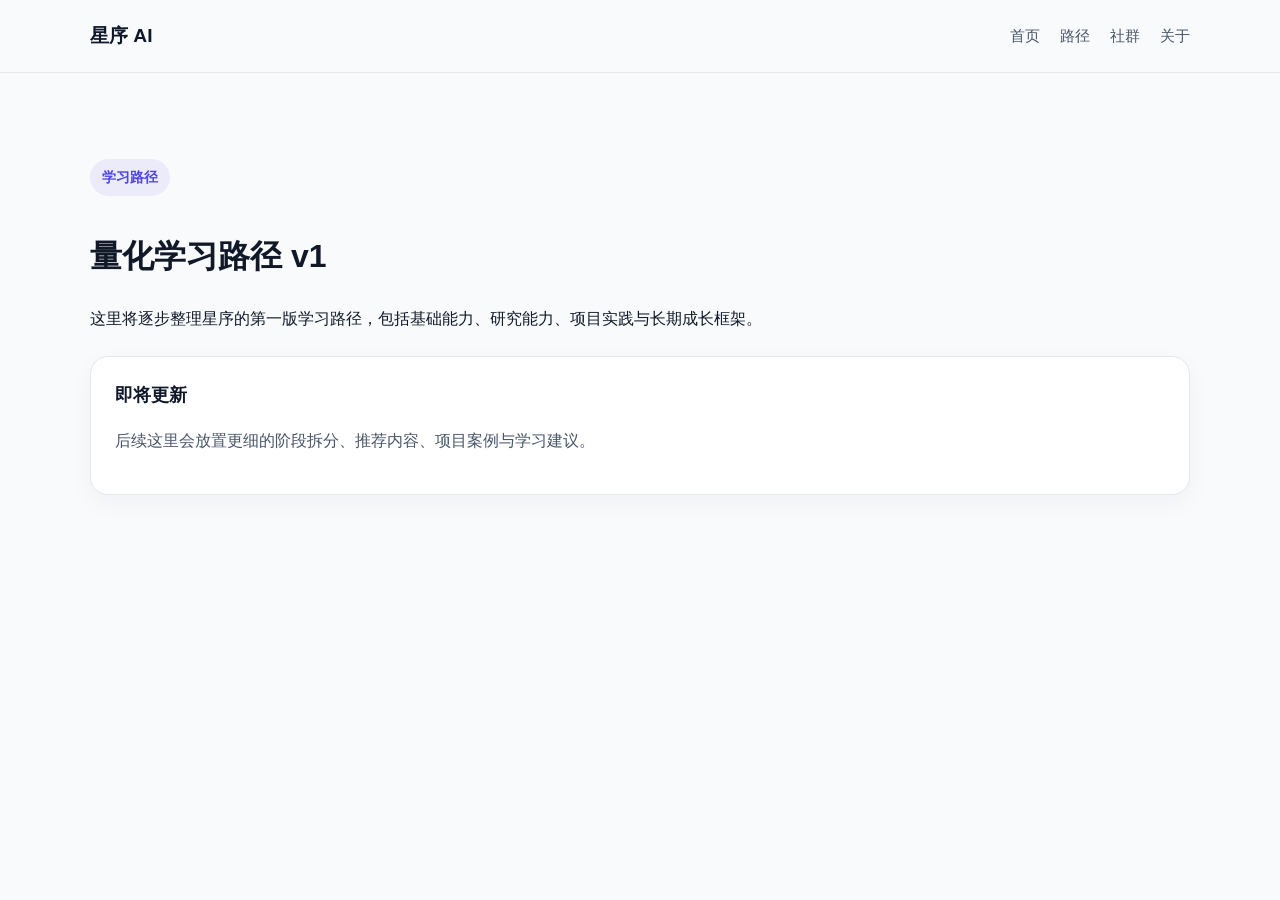
==== pages/path.html @ df281483 "Update path.html" ====
<!DOCTYPE html>
<html lang="zh-CN">
<head>
  <meta charset="UTF-8" />
  <meta name="viewport" content="width=device-width, initial-scale=1.0" />
  <title>学习路径 | 星序 AI</title>
  <link rel="stylesheet" href="../styles/main.css" />
</head>
<body>
  <header class="site-header">
    <div class="container nav">
      <div class="brand"><a href="../index.html">星序 AI</a></div>
      <nav class="nav-links">
        <a href="../index.html">首页</a>
        <a href="path.html">路径</a>
        <a href="community.html">社群</a>
        <a href="about.html">关于</a>
      </nav>
    </div>
  </header>

  <main class="section">
    <div class="container">
      <p class="section-tag">学习路径</p>
      <h1>量化学习路径 v1</h1>
      <p>
        这里将逐步整理星序的第一版学习路径，包括基础能力、研究能力、项目实践与长期成长框架。
      </p>
      <div class="card" style="margin-top: 24px;">
        <h3>即将更新</h3>
        <p>后续这里会放置更细的阶段拆分、推荐内容、项目案例与学习建议。</p>
      </div>
    </div>
  </main>
</body>
</html>
---- styles/main.css ----
* {
  box-sizing: border-box;
}

html {
  scroll-behavior: smooth;
}

body {
  margin: 0;
  font-family: -apple-system, BlinkMacSystemFont, "Segoe UI", "PingFang SC",
    "Hiragino Sans GB", "Microsoft YaHei", sans-serif;
  color: #111827;
  background: #f8fafc;
  line-height: 1.7;
}

a {
  text-decoration: none;
  color: inherit;
}

.container {
  width: min(1100px, calc(100% - 32px));
  margin: 0 auto;
}

.site-header {
  position: sticky;
  top: 0;
  z-index: 100;
  background: rgba(248, 250, 252, 0.92);
  backdrop-filter: blur(10px);
  border-bottom: 1px solid #e5e7eb;
}

.nav {
  display: flex;
  align-items: center;
  justify-content: space-between;
  min-height: 72px;
}

.brand a {
  font-size: 1.2rem;
  font-weight: 700;
  color: #0f172a;
}

.nav-links {
  display: flex;
  gap: 20px;
  font-size: 0.95rem;
  color: #475569;
}

.nav-links a:hover {
  color: #111827;
}

.hero {
  padding: 96px 0 72px;
  background:
    radial-gradient(circle at top left, rgba(99, 102, 241, 0.12), transparent 30%),
    radial-gradient(circle at bottom right, rgba(14, 165, 233, 0.10), transparent 28%),
    #f8fafc;
}

.hero-content {
  max-width: 760px;
}

.hero-tag,
.section-tag {
  display: inline-block;
  margin-bottom: 12px;
  font-size: 0.9rem;
  font-weight: 600;
  color: #4f46e5;
  background: rgba(79, 70, 229, 0.08);
  padding: 6px 12px;
  border-radius: 999px;
}

.hero h1 {
  margin: 0 0 18px;
  font-size: clamp(2.3rem, 5vw, 4rem);
  line-height: 1.15;
  color: #0f172a;
}

.hero-desc {
  max-width: 720px;
  font-size: 1.08rem;
  color: #475569;
  margin-bottom: 28px;
}

.hero-actions {
  display: flex;
  flex-wrap: wrap;
  gap: 14px;
}

.btn {
  display: inline-flex;
  align-items: center;
  justify-content: center;
  padding: 12px 22px;
  border-radius: 12px;
  font-weight: 600;
  transition: 0.2s ease;
}

.btn-primary {
  background: #111827;
  color: #ffffff;
}

.btn-primary:hover {
  opacity: 0.92;
}

.btn-secondary {
  border: 1px solid #cbd5e1;
  color: #111827;
  background: #ffffff;
}

.btn-secondary:hover {
  background: #f1f5f9;
}

.section {
  padding: 72px 0;
}

.section-alt {
  background: #ffffff;
}

.section-header {
  max-width: 760px;
  margin-bottom: 32px;
}

.section-header h2 {
  margin: 0 0 12px;
  font-size: clamp(1.8rem, 4vw, 2.6rem);
  line-height: 1.2;
  color: #0f172a;
}

.section-desc {
  margin: 0;
  color: #475569;
}

.grid {
  display: grid;
  gap: 20px;
}

.grid-2 {
  grid-template-columns: repeat(2, minmax(0, 1fr));
}

.grid-3 {
  grid-template-columns: repeat(3, minmax(0, 1fr));
}

.card {
  background: #ffffff;
  border: 1px solid #e2e8f0;
  border-radius: 18px;
  padding: 24px;
  box-shadow: 0 8px 24px rgba(15, 23, 42, 0.04);
}

.card h3 {
  margin-top: 0;
  margin-bottom: 10px;
  color: #0f172a;
  font-size: 1.1rem;
}

.card p,
.card li {
  color: #475569;
}

.card ul {
  margin: 0;
  padding-left: 18px;
}

.timeline {
  display: grid;
  gap: 18px;
}

.timeline-item {
  padding: 22px 24px;
  border-left: 4px solid #4f46e5;
  background: #f8fafc;
  border-radius: 12px;
}

.timeline-item h3 {
  margin: 0 0 8px;
  color: #0f172a;
}

.timeline-item p {
  margin: 0;
  color: #475569;
}

.cta-section {
  padding-top: 24px;
  padding-bottom: 88px;
}

.cta-box {
  background: linear-gradient(135deg, #0f172a, #1e293b);
  color: #ffffff;
  border-radius: 24px;
  padding: 40px 32px;
}

.cta-box h2 {
  margin-top: 0;
  margin-bottom: 12px;
}

.cta-box p {
  color: rgba(255, 255, 255, 0.82);
  max-width: 720px;
}

.cta-box .section-tag {
  color: #c7d2fe;
  background: rgba(255, 255, 255, 0.12);
}

.cta-box .btn-primary {
  background: #ffffff;
  color: #111827;
}

.cta-box .btn-secondary {
  border-color: rgba(255, 255, 255, 0.25);
  color: #ffffff;
  background: transparent;
}

.site-footer {
  border-top: 1px solid #e5e7eb;
  background: #ffffff;
  padding: 28px 0;
}

.footer-content {
  display: flex;
  justify-content: space-between;
  gap: 20px;
  align-items: center;
}

.footer-content h3 {
  margin: 0 0 6px;
}

.footer-content p {
  margin: 0;
  color: #64748b;
}

.footer-links {
  display: flex;
  gap: 18px;
  color: #475569;
}

@media (max-width: 900px) {
  .grid-2,
  .grid-3 {
    grid-template-columns: 1fr;
  }

  .nav {
    flex-direction: column;
    justify-content: center;
    gap: 12px;
    padding: 14px 0;
  }

  .footer-content {
    flex-direction: column;
    align-items: flex-start;
  }
}

@media (max-width: 640px) {
  .hero {
    padding-top: 72px;
  }

  .hero-actions {
    flex-direction: column;
    align-items: stretch;
  }

  .btn {
    width: 100%;
  }

  .nav-links {
    flex-wrap: wrap;
    gap: 12px;
  }
}
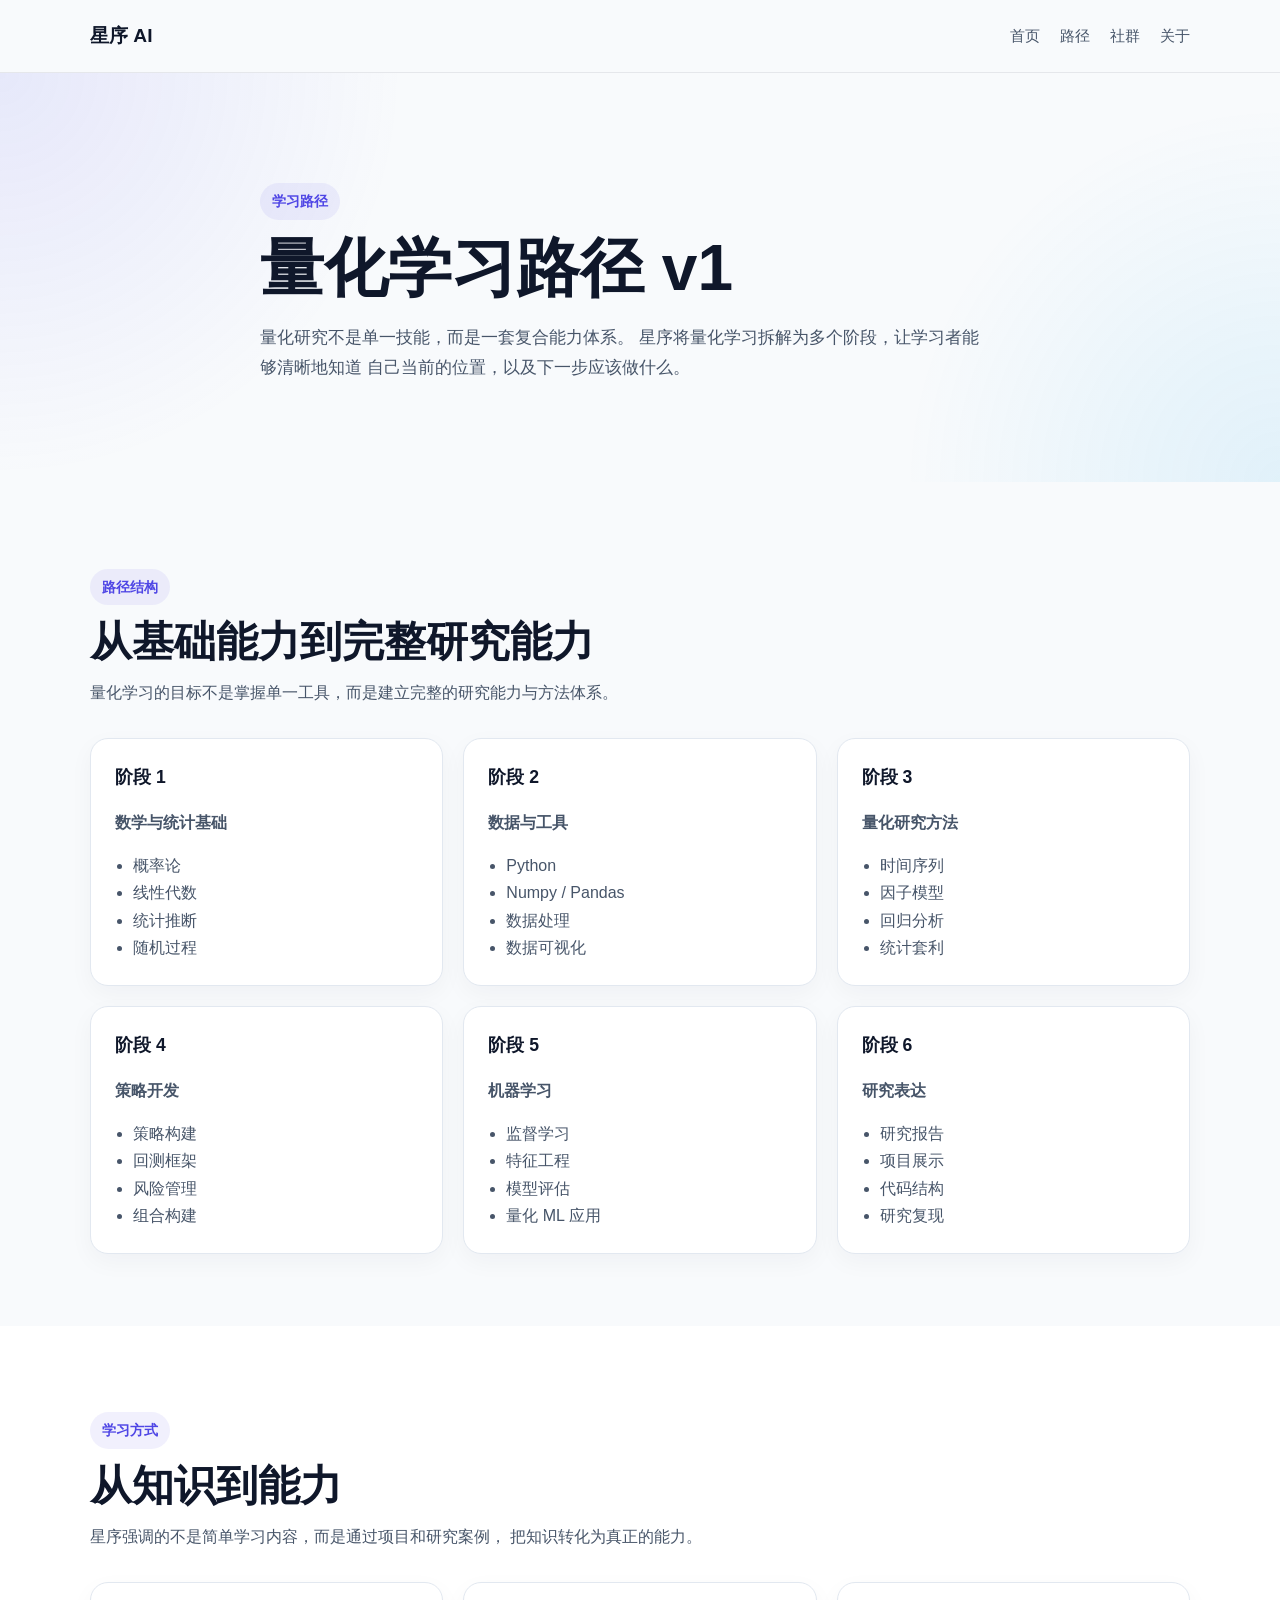
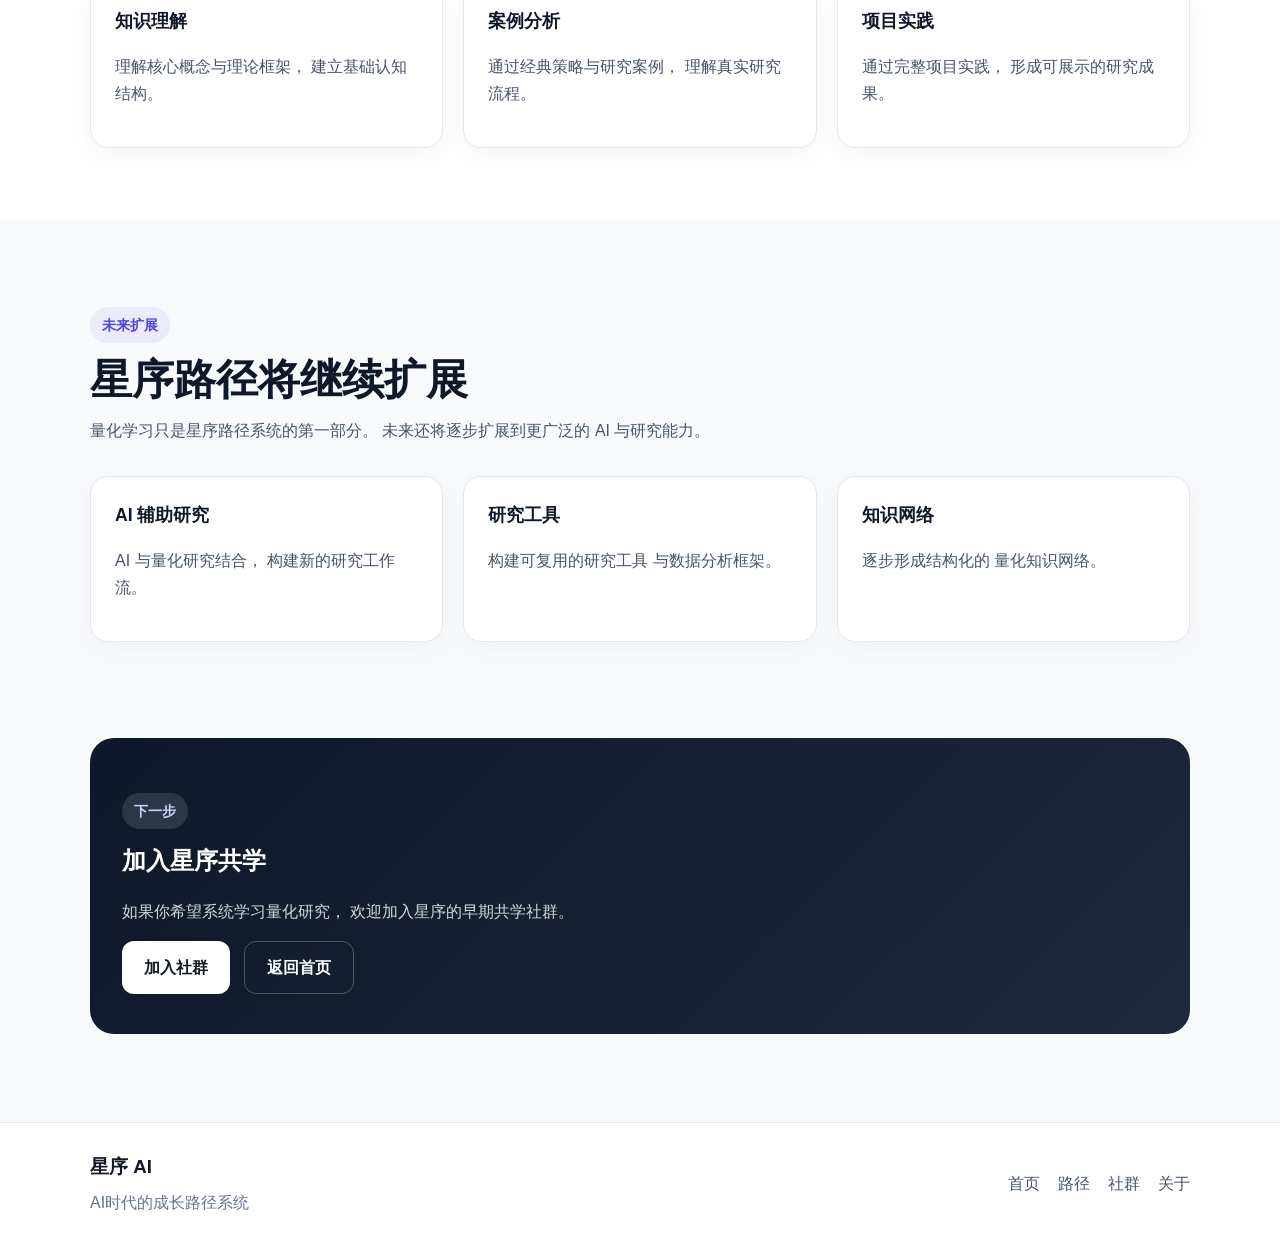
==== commit 41f2f428: "Update path.html" ====
--- a/pages/path.html
+++ b/pages/path.html
@@ -1,36 +1,288 @@
 <!DOCTYPE html>
 <html lang="zh-CN">
 <head>
-  <meta charset="UTF-8" />
-  <meta name="viewport" content="width=device-width, initial-scale=1.0" />
-  <title>学习路径 | 星序 AI</title>
-  <link rel="stylesheet" href="../styles/main.css" />
+<meta charset="UTF-8" />
+<meta name="viewport" content="width=device-width, initial-scale=1.0" />
+
+<title>学习路径 | 星序 AI</title>
+
+<link rel="stylesheet" href="../styles/main.css" />
+
 </head>
+
 <body>
-  <header class="site-header">
-    <div class="container nav">
-      <div class="brand"><a href="../index.html">星序 AI</a></div>
-      <nav class="nav-links">
-        <a href="../index.html">首页</a>
-        <a href="path.html">路径</a>
-        <a href="community.html">社群</a>
-        <a href="about.html">关于</a>
-      </nav>
-    </div>
-  </header>
-
-  <main class="section">
-    <div class="container">
-      <p class="section-tag">学习路径</p>
-      <h1>量化学习路径 v1</h1>
-      <p>
-        这里将逐步整理星序的第一版学习路径，包括基础能力、研究能力、项目实践与长期成长框架。
-      </p>
-      <div class="card" style="margin-top: 24px;">
-        <h3>即将更新</h3>
-        <p>后续这里会放置更细的阶段拆分、推荐内容、项目案例与学习建议。</p>
-      </div>
-    </div>
-  </main>
+
+<header class="site-header">
+<div class="container nav">
+
+<div class="brand">
+<a href="../index.html">星序 AI</a>
+</div>
+
+<nav class="nav-links">
+<a href="../index.html">首页</a>
+<a href="path.html">路径</a>
+<a href="community.html">社群</a>
+<a href="about.html">关于</a>
+</nav>
+
+</div>
+</header>
+
+<main>
+
+<section class="hero">
+<div class="container hero-content">
+
+<p class="hero-tag">学习路径</p>
+
+<h1>量化学习路径 v1</h1>
+
+<p class="hero-desc">
+量化研究不是单一技能，而是一套复合能力体系。
+星序将量化学习拆解为多个阶段，让学习者能够清晰地知道
+自己当前的位置，以及下一步应该做什么。
+</p>
+
+</div>
+</section>
+
+
+<section class="section">
+
+<div class="container">
+
+<div class="section-header">
+<p class="section-tag">路径结构</p>
+<h2>从基础能力到完整研究能力</h2>
+<p class="section-desc">
+量化学习的目标不是掌握单一工具，而是建立完整的研究能力与方法体系。
+</p>
+</div>
+
+<div class="grid grid-3">
+
+<div class="card">
+<h3>阶段 1</h3>
+<p><strong>数学与统计基础</strong></p>
+<ul>
+<li>概率论</li>
+<li>线性代数</li>
+<li>统计推断</li>
+<li>随机过程</li>
+</ul>
+</div>
+
+<div class="card">
+<h3>阶段 2</h3>
+<p><strong>数据与工具</strong></p>
+<ul>
+<li>Python</li>
+<li>Numpy / Pandas</li>
+<li>数据处理</li>
+<li>数据可视化</li>
+</ul>
+</div>
+
+<div class="card">
+<h3>阶段 3</h3>
+<p><strong>量化研究方法</strong></p>
+<ul>
+<li>时间序列</li>
+<li>因子模型</li>
+<li>回归分析</li>
+<li>统计套利</li>
+</ul>
+</div>
+
+<div class="card">
+<h3>阶段 4</h3>
+<p><strong>策略开发</strong></p>
+<ul>
+<li>策略构建</li>
+<li>回测框架</li>
+<li>风险管理</li>
+<li>组合构建</li>
+</ul>
+</div>
+
+<div class="card">
+<h3>阶段 5</h3>
+<p><strong>机器学习</strong></p>
+<ul>
+<li>监督学习</li>
+<li>特征工程</li>
+<li>模型评估</li>
+<li>量化 ML 应用</li>
+</ul>
+</div>
+
+<div class="card">
+<h3>阶段 6</h3>
+<p><strong>研究表达</strong></p>
+<ul>
+<li>研究报告</li>
+<li>项目展示</li>
+<li>代码结构</li>
+<li>研究复现</li>
+</ul>
+</div>
+
+</div>
+
+</div>
+
+</section>
+
+
+<section class="section section-alt">
+
+<div class="container">
+
+<div class="section-header">
+
+<p class="section-tag">学习方式</p>
+
+<h2>从知识到能力</h2>
+
+<p class="section-desc">
+星序强调的不是简单学习内容，而是通过项目和研究案例，
+把知识转化为真正的能力。
+</p>
+
+</div>
+
+<div class="grid grid-3">
+
+<div class="card">
+<h3>知识理解</h3>
+<p>
+理解核心概念与理论框架，
+建立基础认知结构。
+</p>
+</div>
+
+<div class="card">
+<h3>案例分析</h3>
+<p>
+通过经典策略与研究案例，
+理解真实研究流程。
+</p>
+</div>
+
+<div class="card">
+<h3>项目实践</h3>
+<p>
+通过完整项目实践，
+形成可展示的研究成果。
+</p>
+</div>
+
+</div>
+
+</div>
+
+</section>
+
+
+<section class="section">
+
+<div class="container">
+
+<div class="section-header">
+
+<p class="section-tag">未来扩展</p>
+
+<h2>星序路径将继续扩展</h2>
+
+<p class="section-desc">
+量化学习只是星序路径系统的第一部分。
+未来还将逐步扩展到更广泛的 AI 与研究能力。
+</p>
+
+</div>
+
+<div class="grid grid-3">
+
+<div class="card">
+<h3>AI 辅助研究</h3>
+<p>
+AI 与量化研究结合，
+构建新的研究工作流。
+</p>
+</div>
+
+<div class="card">
+<h3>研究工具</h3>
+<p>
+构建可复用的研究工具
+与数据分析框架。
+</p>
+</div>
+
+<div class="card">
+<h3>知识网络</h3>
+<p>
+逐步形成结构化的
+量化知识网络。
+</p>
+</div>
+
+</div>
+
+</div>
+
+</section>
+
+
+<section class="section cta-section">
+
+<div class="container cta-box">
+
+<p class="section-tag">下一步</p>
+
+<h2>加入星序共学</h2>
+
+<p>
+如果你希望系统学习量化研究，
+欢迎加入星序的早期共学社群。
+</p>
+
+<div class="hero-actions">
+
+<a class="btn btn-primary" href="community.html">加入社群</a>
+
+<a class="btn btn-secondary" href="../index.html">返回首页</a>
+
+</div>
+
+</div>
+
+</section>
+
+
+</main>
+
+<footer class="site-footer">
+
+<div class="container footer-content">
+
+<div>
+<h3>星序 AI</h3>
+<p>AI时代的成长路径系统</p>
+</div>
+
+<div class="footer-links">
+<a href="../index.html">首页</a>
+<a href="path.html">路径</a>
+<a href="community.html">社群</a>
+<a href="about.html">关于</a>
+</div>
+
+</div>
+
+</footer>
+
 </body>
+
 </html>
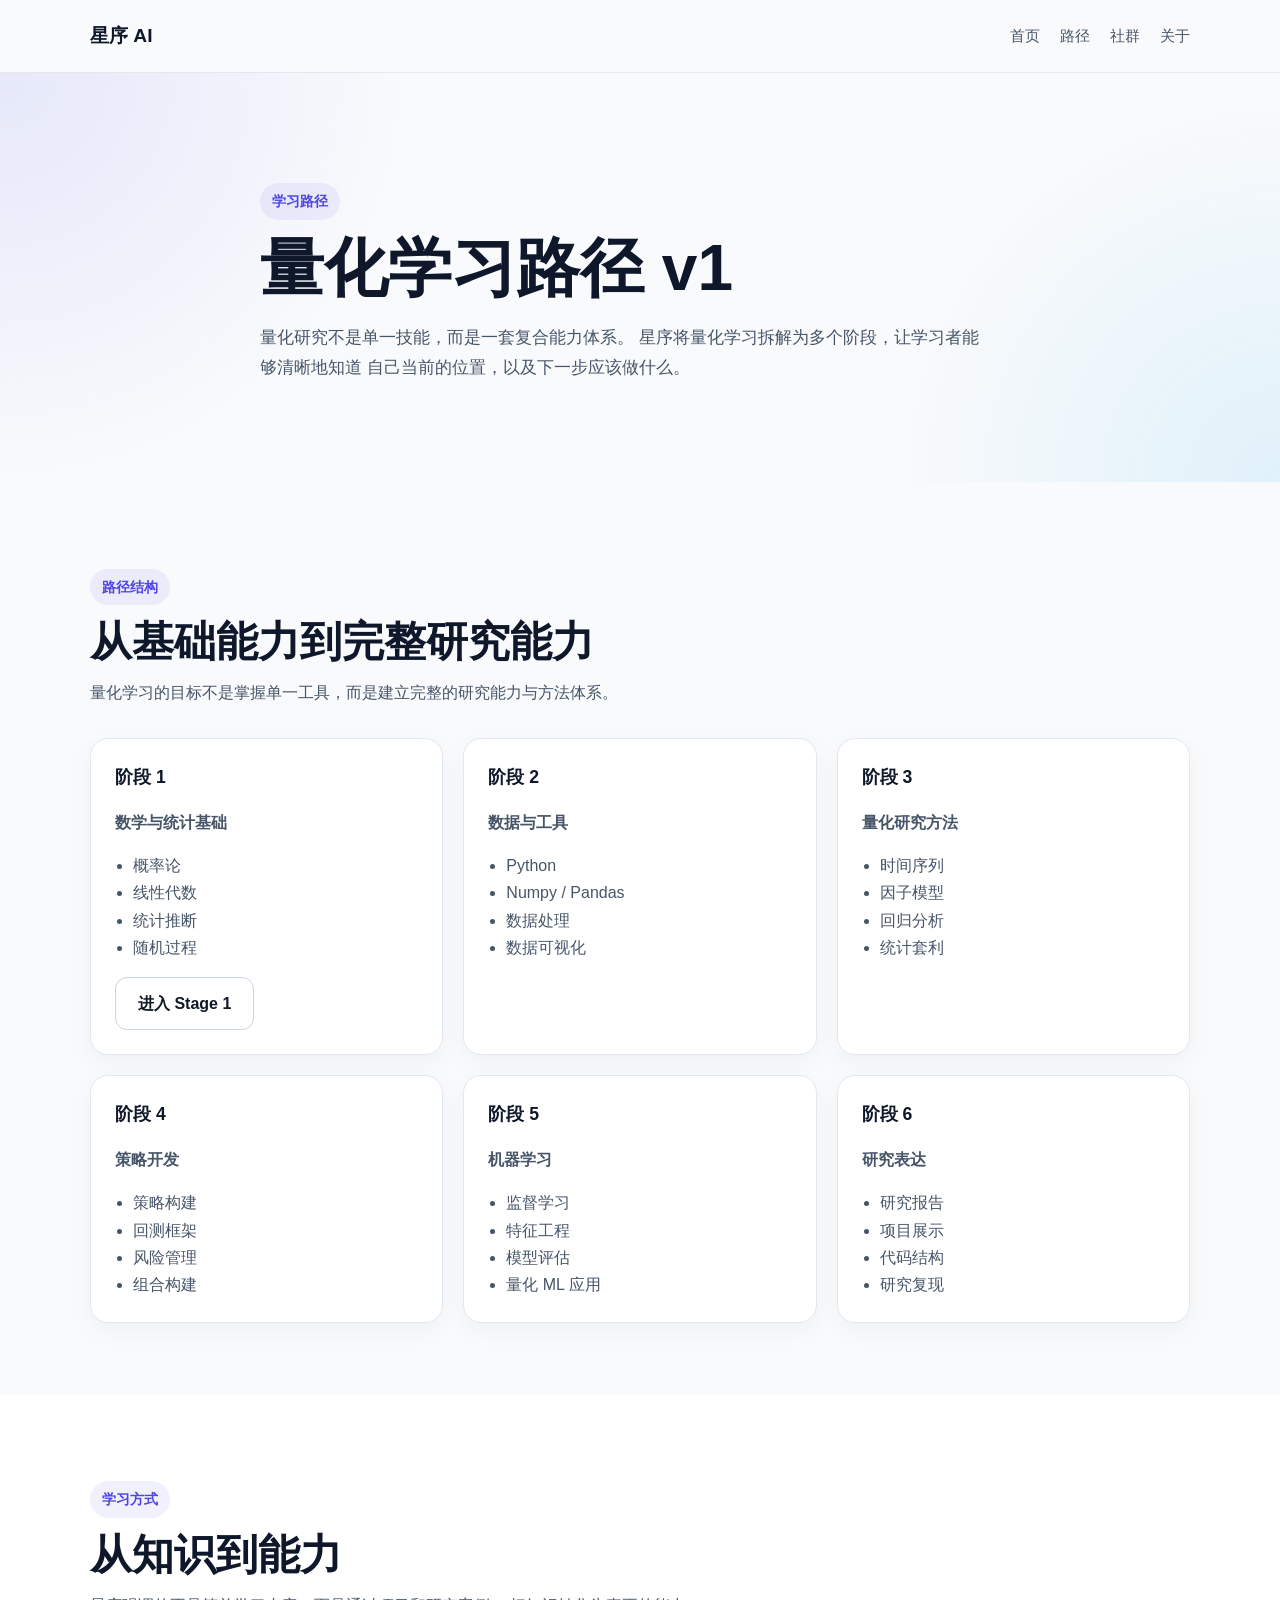
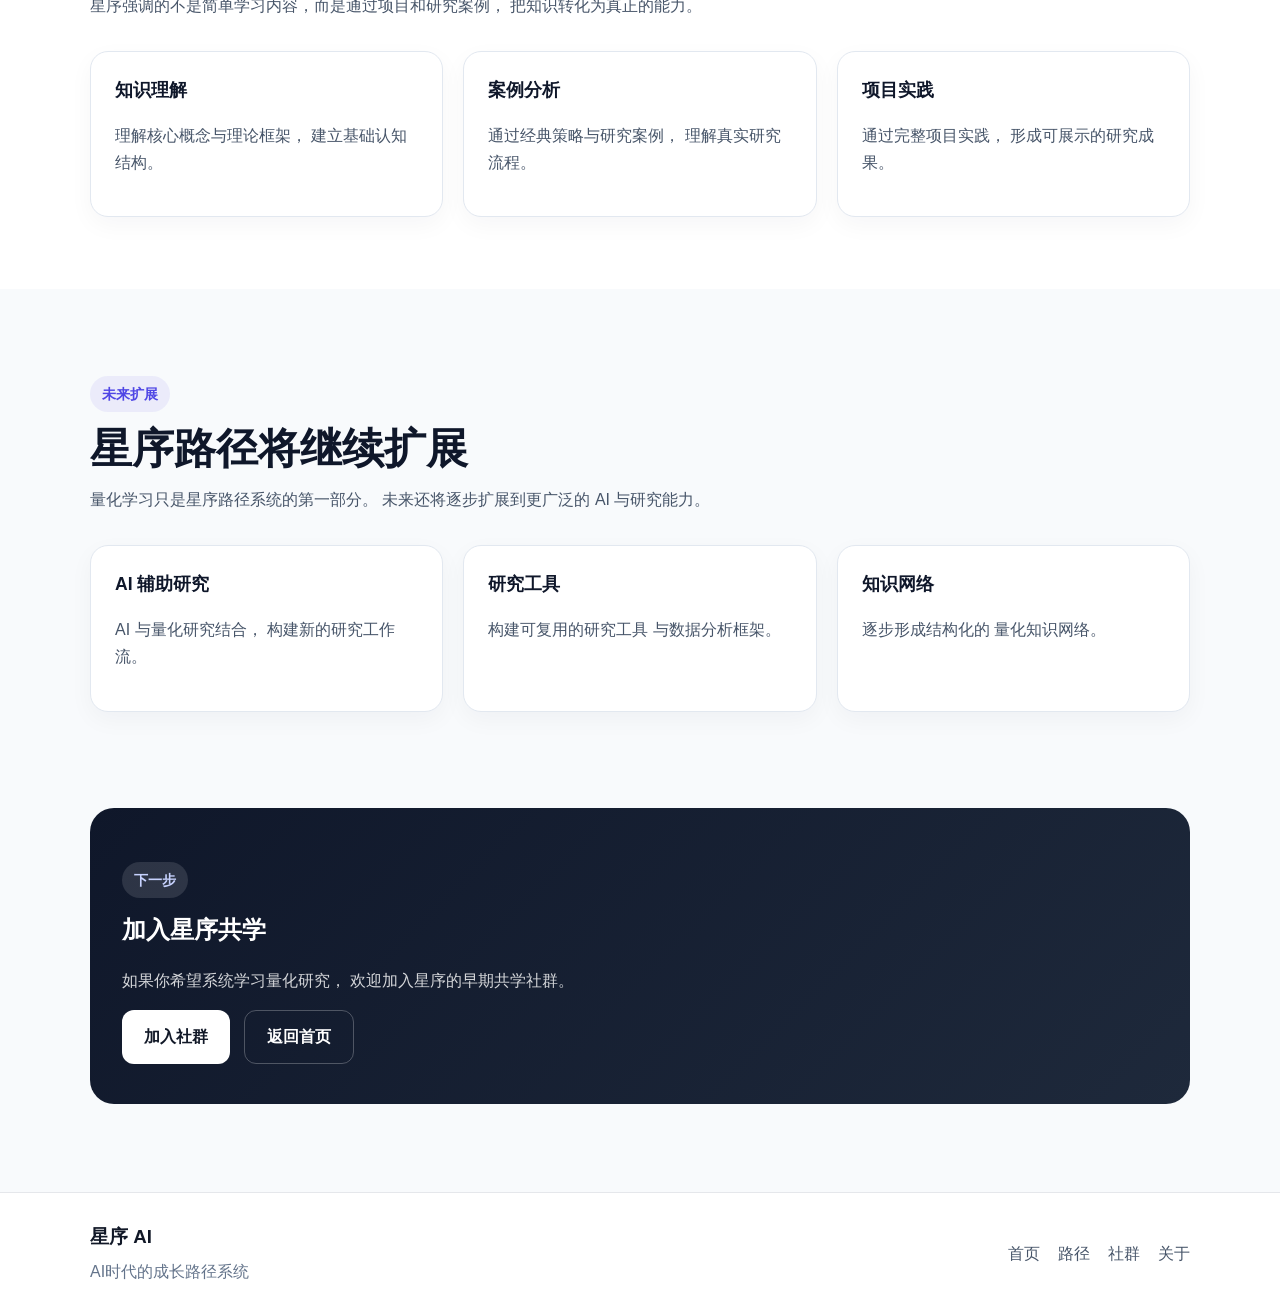
==== commit d31bcf99: "linked stage1 from path.html" ====
--- a/pages/path.html
+++ b/pages/path.html
@@ -61,7 +61,7 @@
 </div>
 
 <div class="grid grid-3">
-
+  
 <div class="card">
 <h3>阶段 1</h3>
 <p><strong>数学与统计基础</strong></p>
@@ -71,6 +71,11 @@
 <li>统计推断</li>
 <li>随机过程</li>
 </ul>
+<div class="hero-actions" style="margin-top:16px">
+<a class="btn btn-secondary" href="stages/stage1_math.html">
+进入 Stage 1
+</a>
+</div>
 </div>
 
 <div class="card">
@@ -286,3 +291,4 @@
 </body>
 
 </html>
+
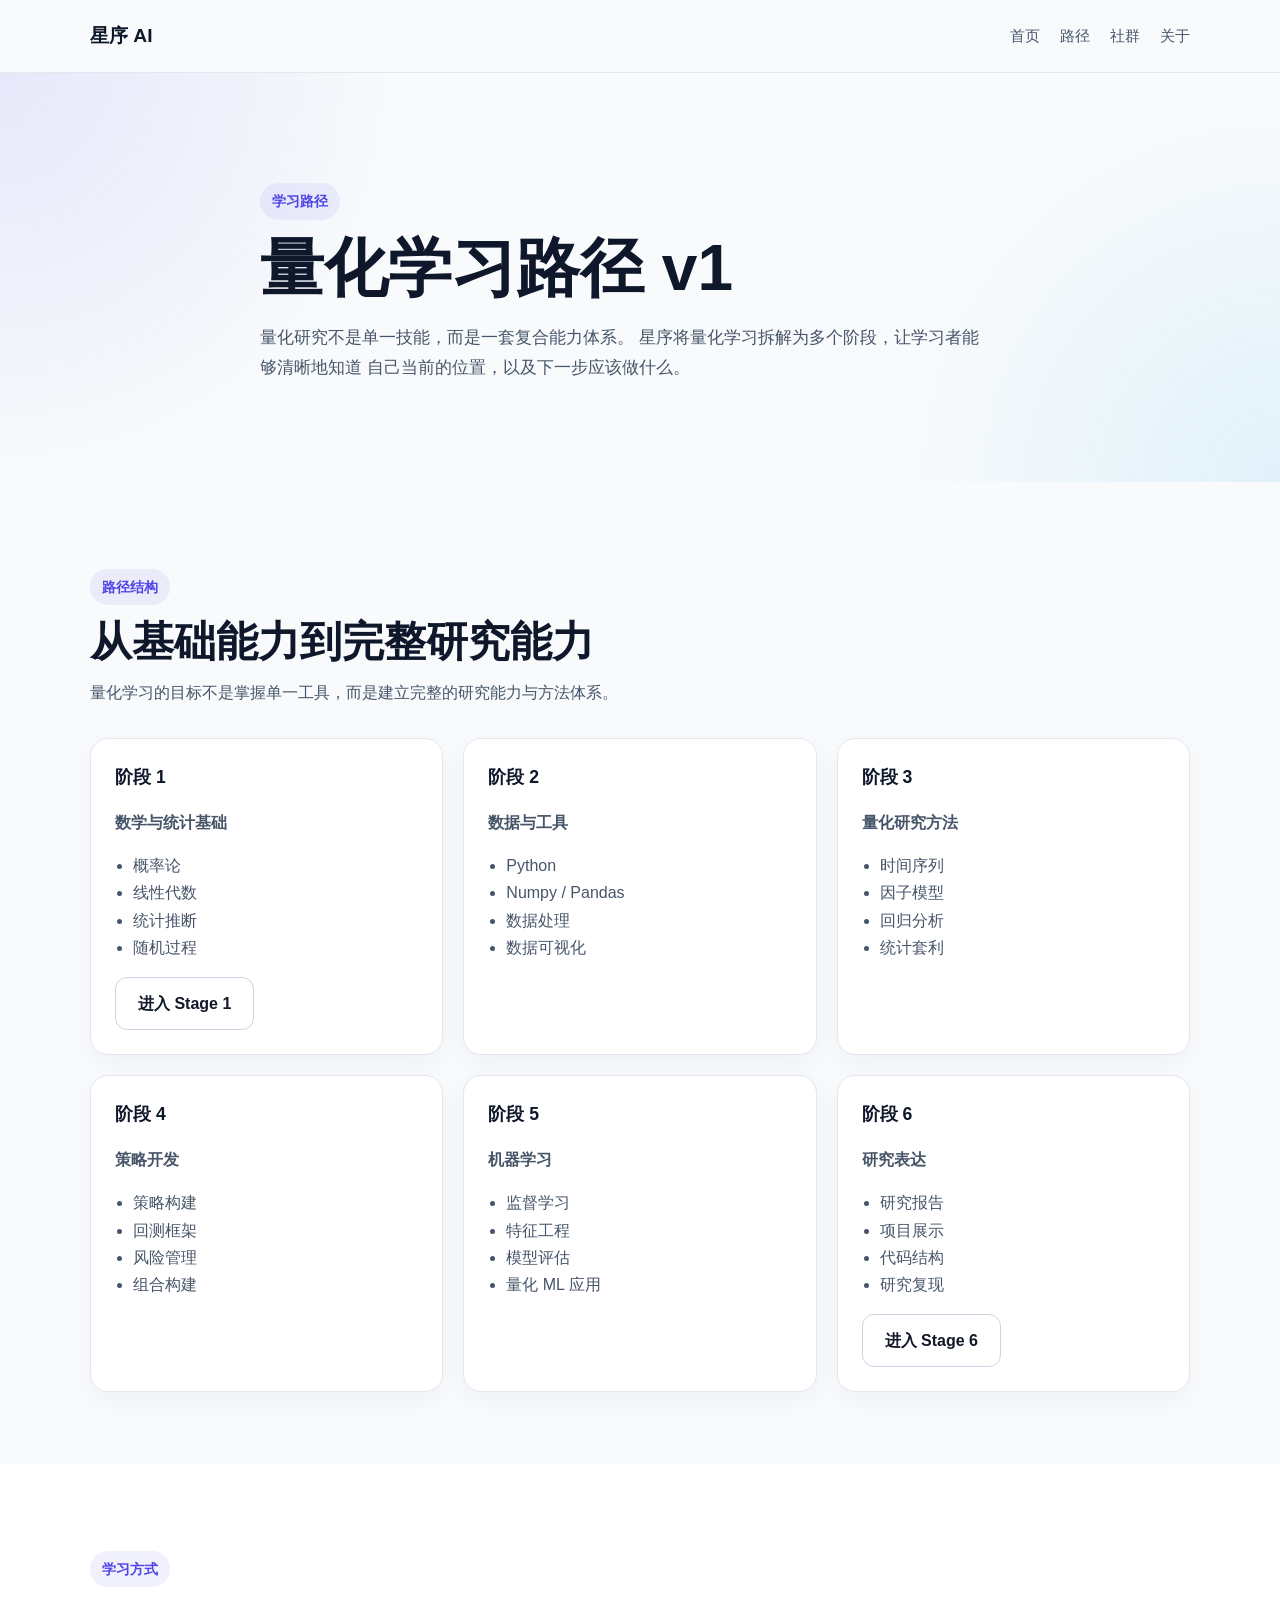
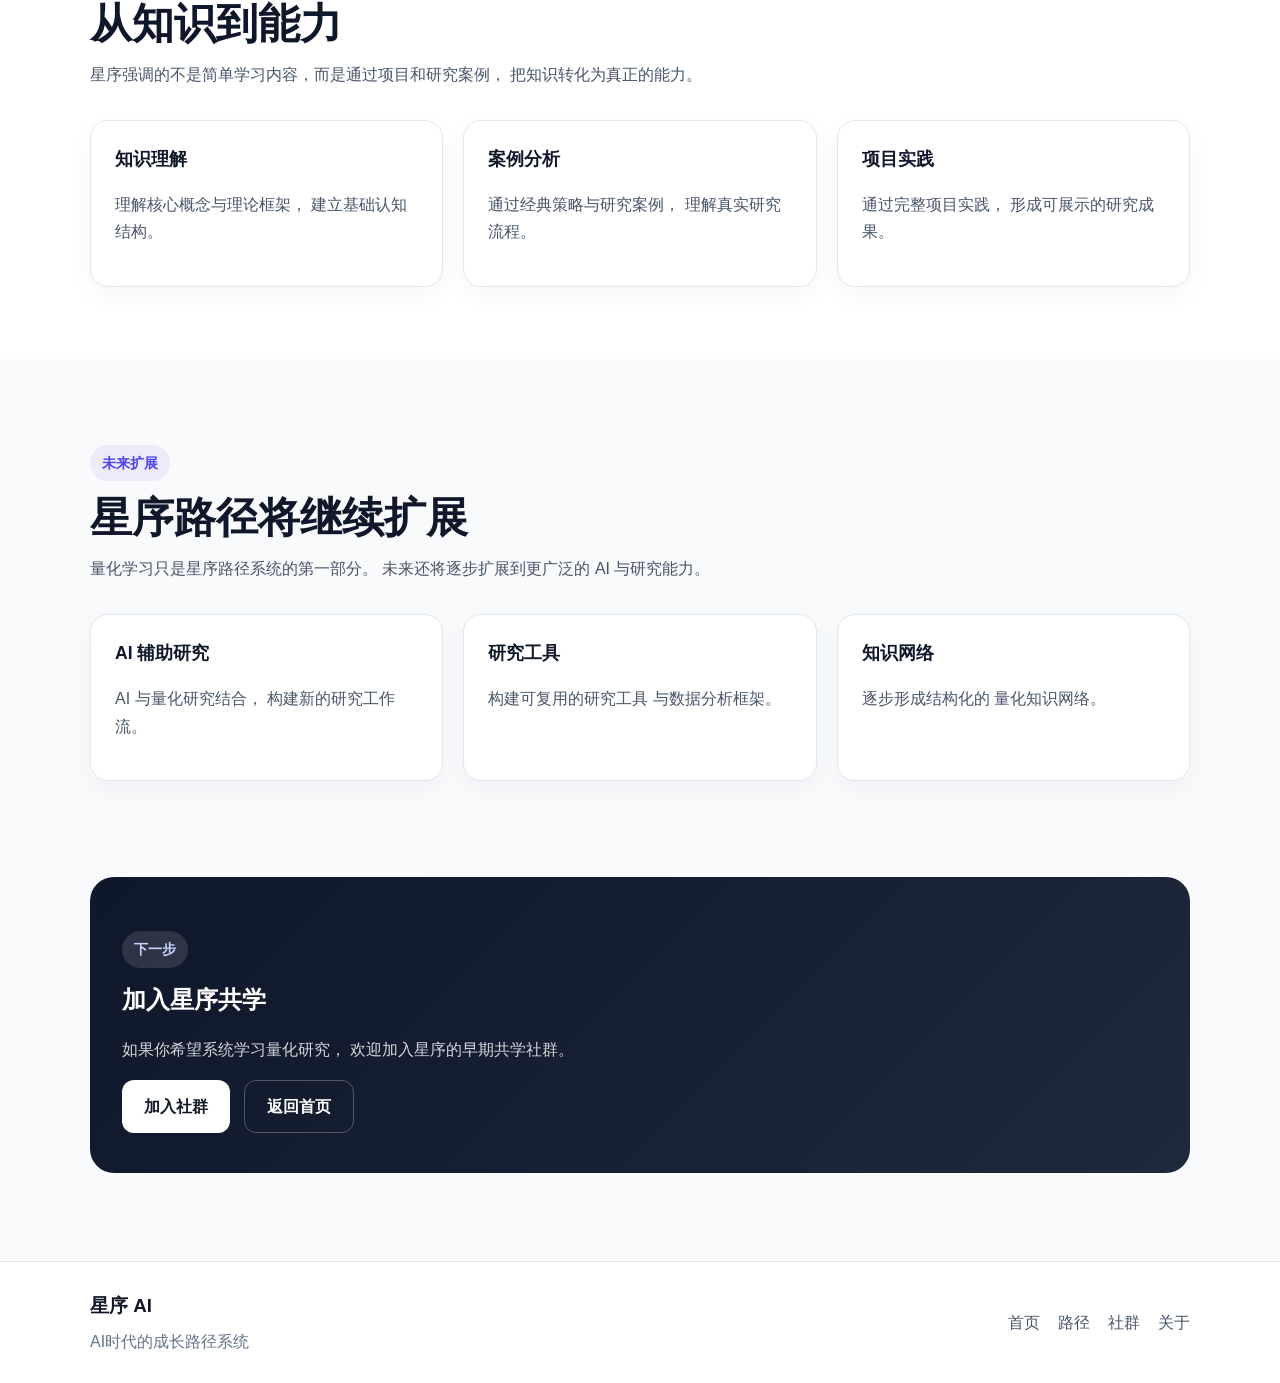
==== commit 9b040227: "Update path.html link to stage 6 projects" ====
--- a/pages/path.html
+++ b/pages/path.html
@@ -72,7 +72,7 @@
 <li>随机过程</li>
 </ul>
 <div class="hero-actions" style="margin-top:16px">
-<a class="btn btn-secondary" href="stages/stage1_math.html">
+<a class="btn btn-secondary" href="../stages/stage1_math.html">
 进入 Stage 1
 </a>
 </div>
@@ -131,6 +131,11 @@
 <li>代码结构</li>
 <li>研究复现</li>
 </ul>
+<div class="hero-actions" style="margin-top:16px">
+<a class="btn btn-secondary" href="../stages/stage6_projects.html">
+进入 Stage 6
+</a>
+</div>
 </div>
 
 </div>
@@ -292,3 +297,5 @@
 
 </html>
 
+
+
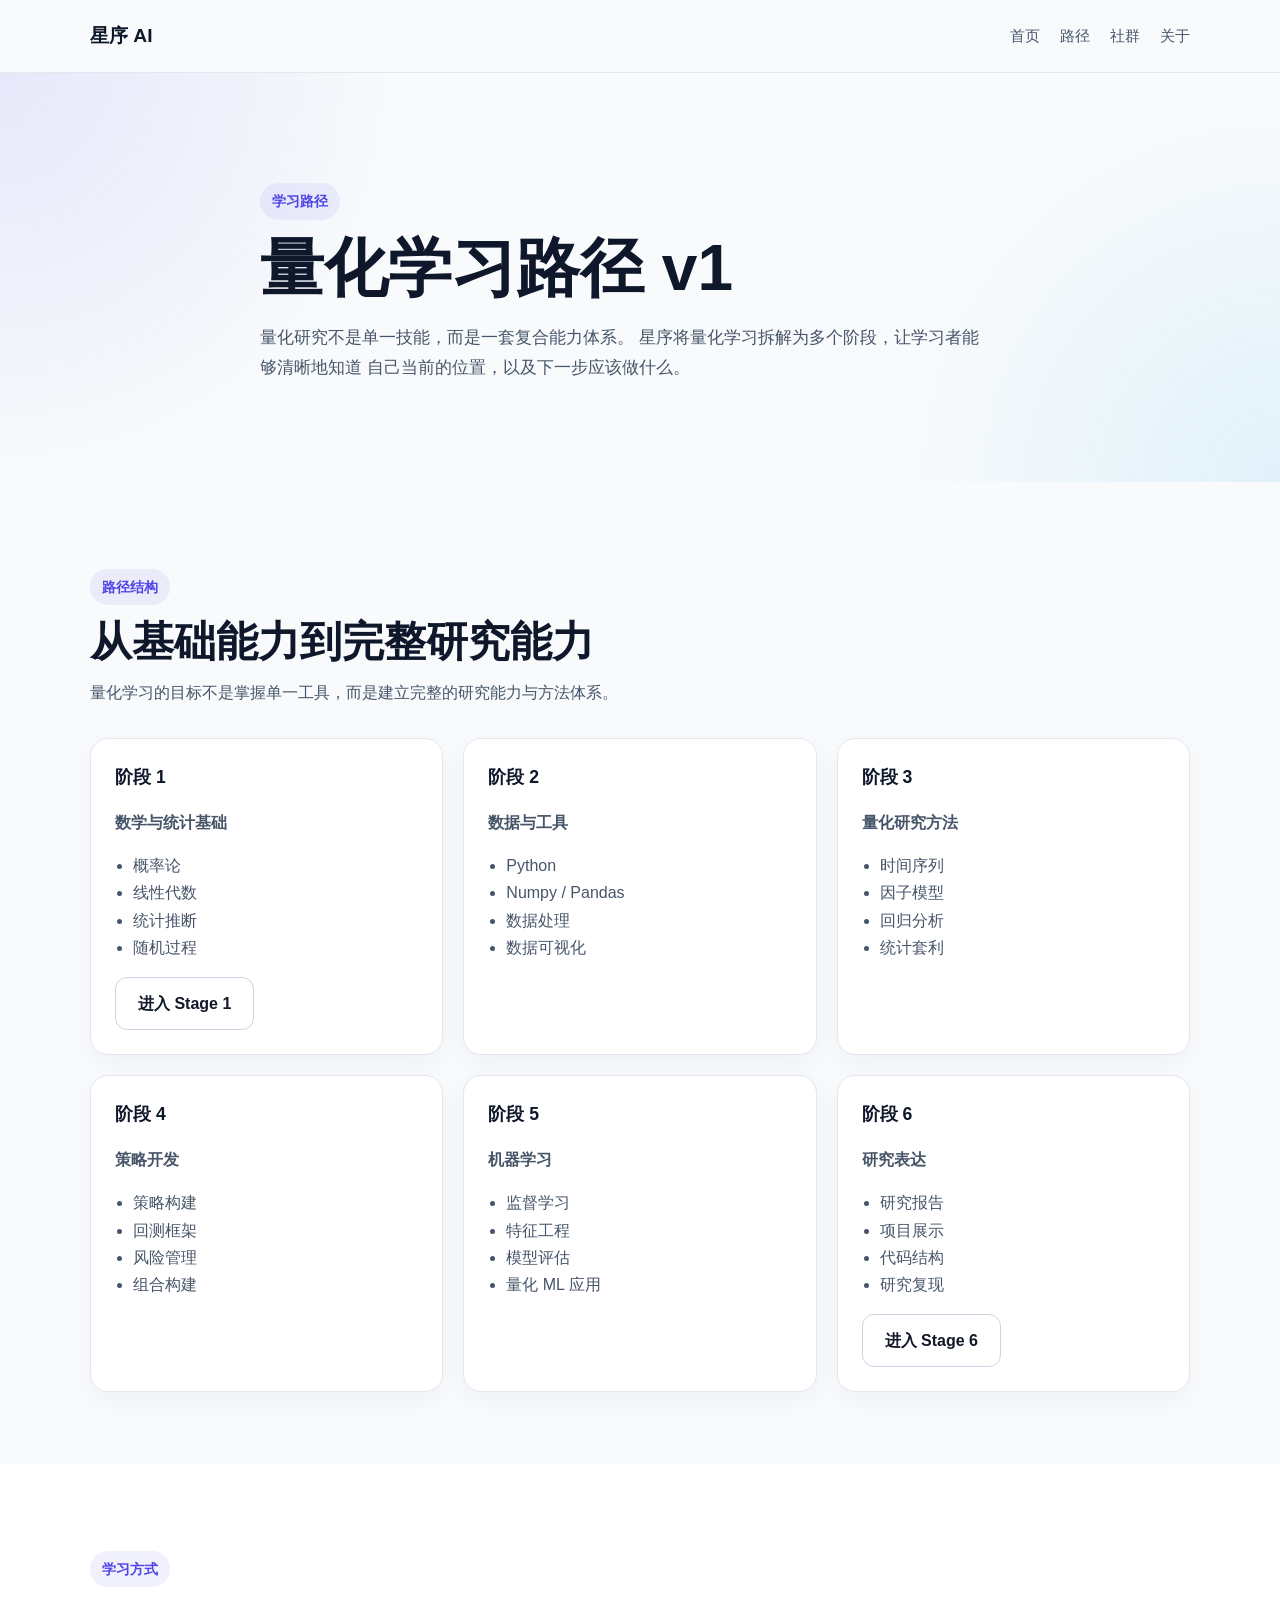
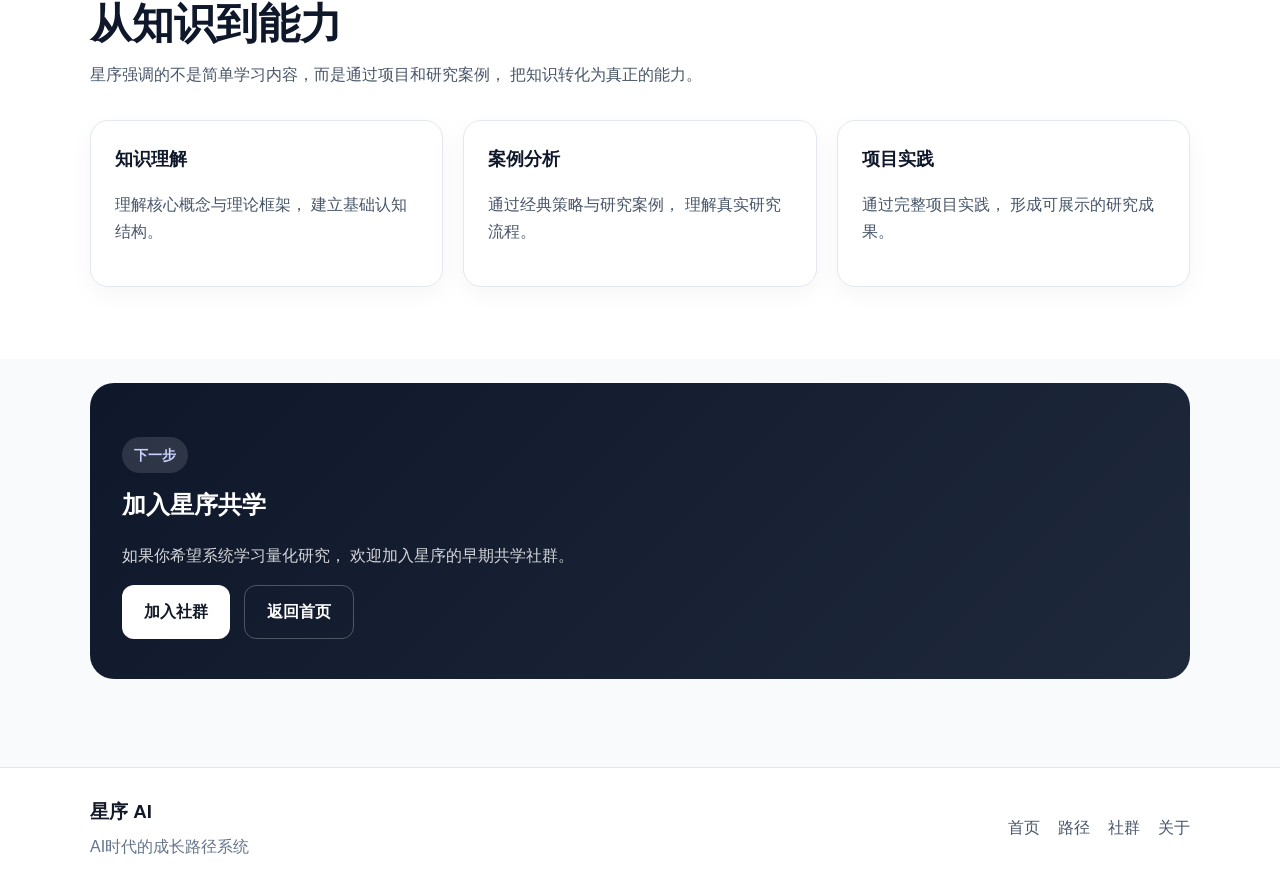
==== commit 4180f76f: "Update path.html delete future content" ====
--- a/pages/path.html
+++ b/pages/path.html
@@ -195,55 +195,6 @@
 </section>
 
 
-<section class="section">
-
-<div class="container">
-
-<div class="section-header">
-
-<p class="section-tag">未来扩展</p>
-
-<h2>星序路径将继续扩展</h2>
-
-<p class="section-desc">
-量化学习只是星序路径系统的第一部分。
-未来还将逐步扩展到更广泛的 AI 与研究能力。
-</p>
-
-</div>
-
-<div class="grid grid-3">
-
-<div class="card">
-<h3>AI 辅助研究</h3>
-<p>
-AI 与量化研究结合，
-构建新的研究工作流。
-</p>
-</div>
-
-<div class="card">
-<h3>研究工具</h3>
-<p>
-构建可复用的研究工具
-与数据分析框架。
-</p>
-</div>
-
-<div class="card">
-<h3>知识网络</h3>
-<p>
-逐步形成结构化的
-量化知识网络。
-</p>
-</div>
-
-</div>
-
-</div>
-
-</section>
-
 
 <section class="section cta-section">
 
@@ -299,3 +250,4 @@
 
 
 
+
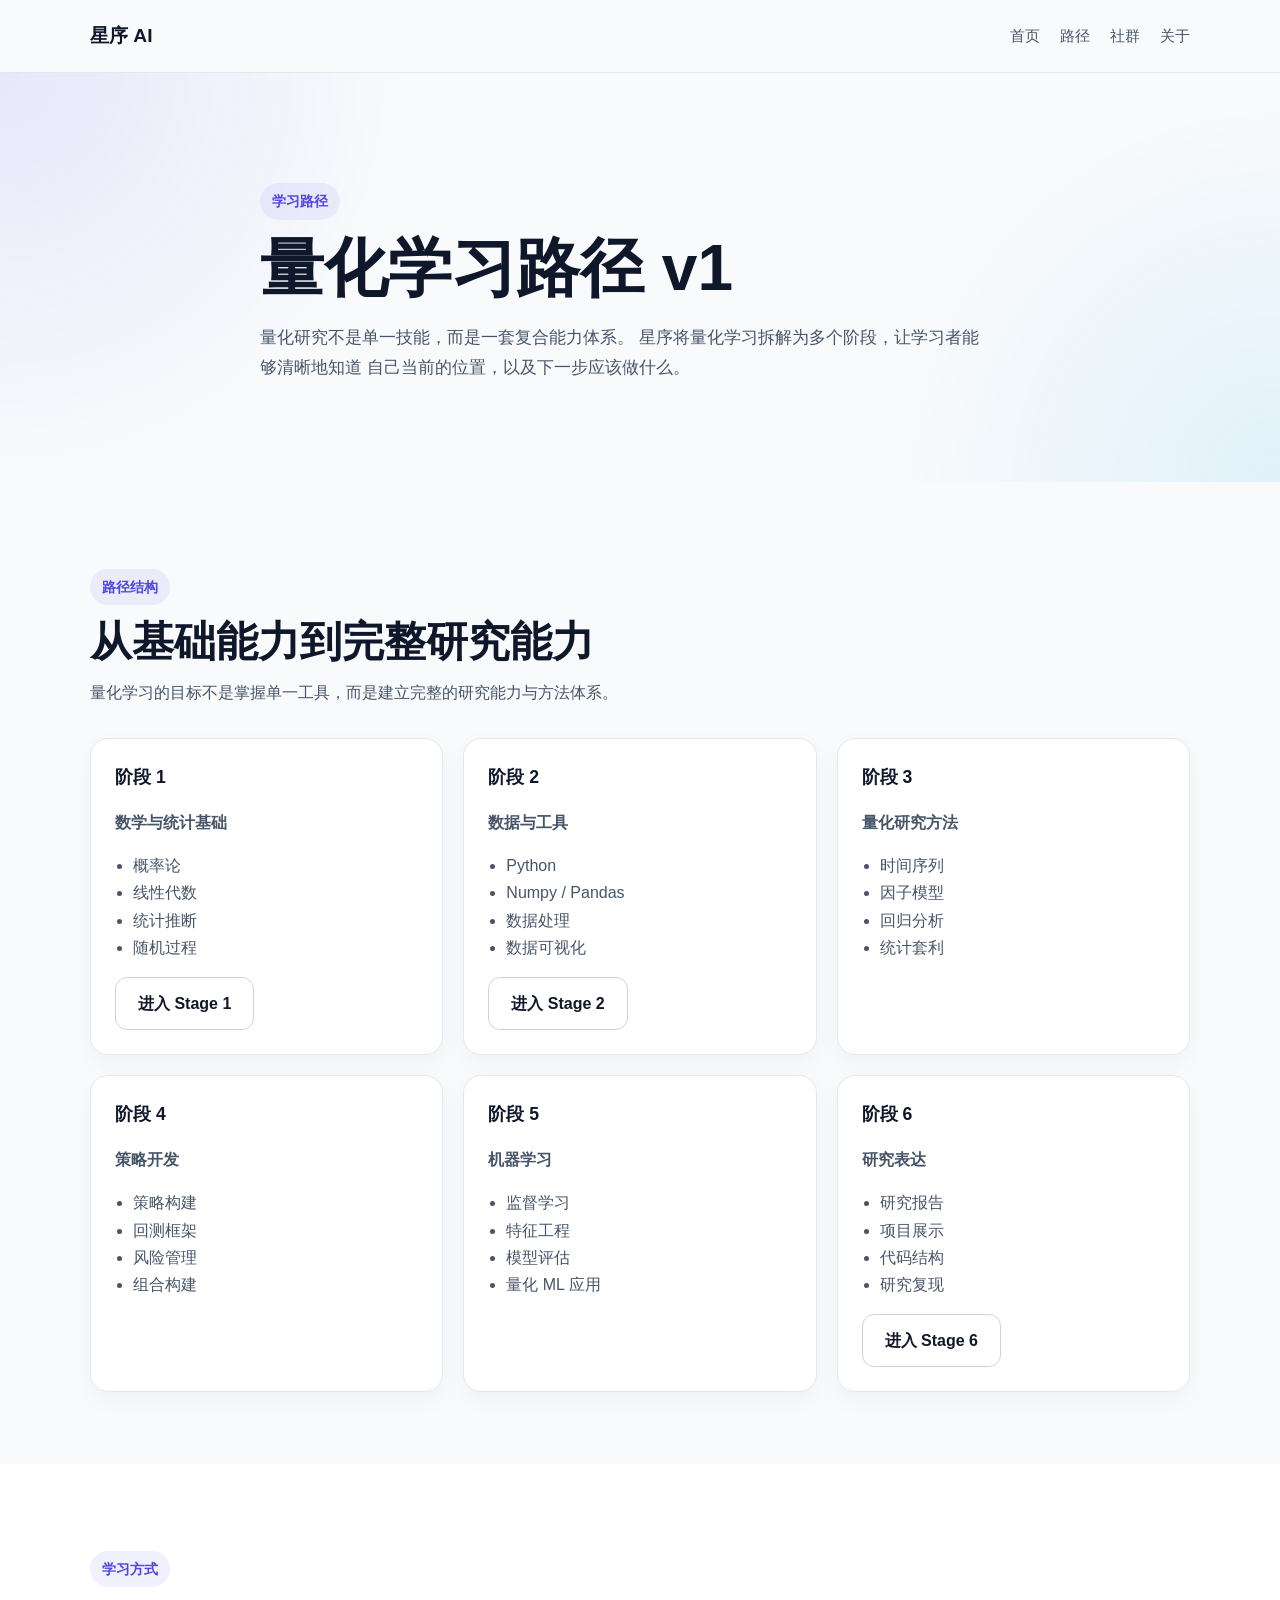
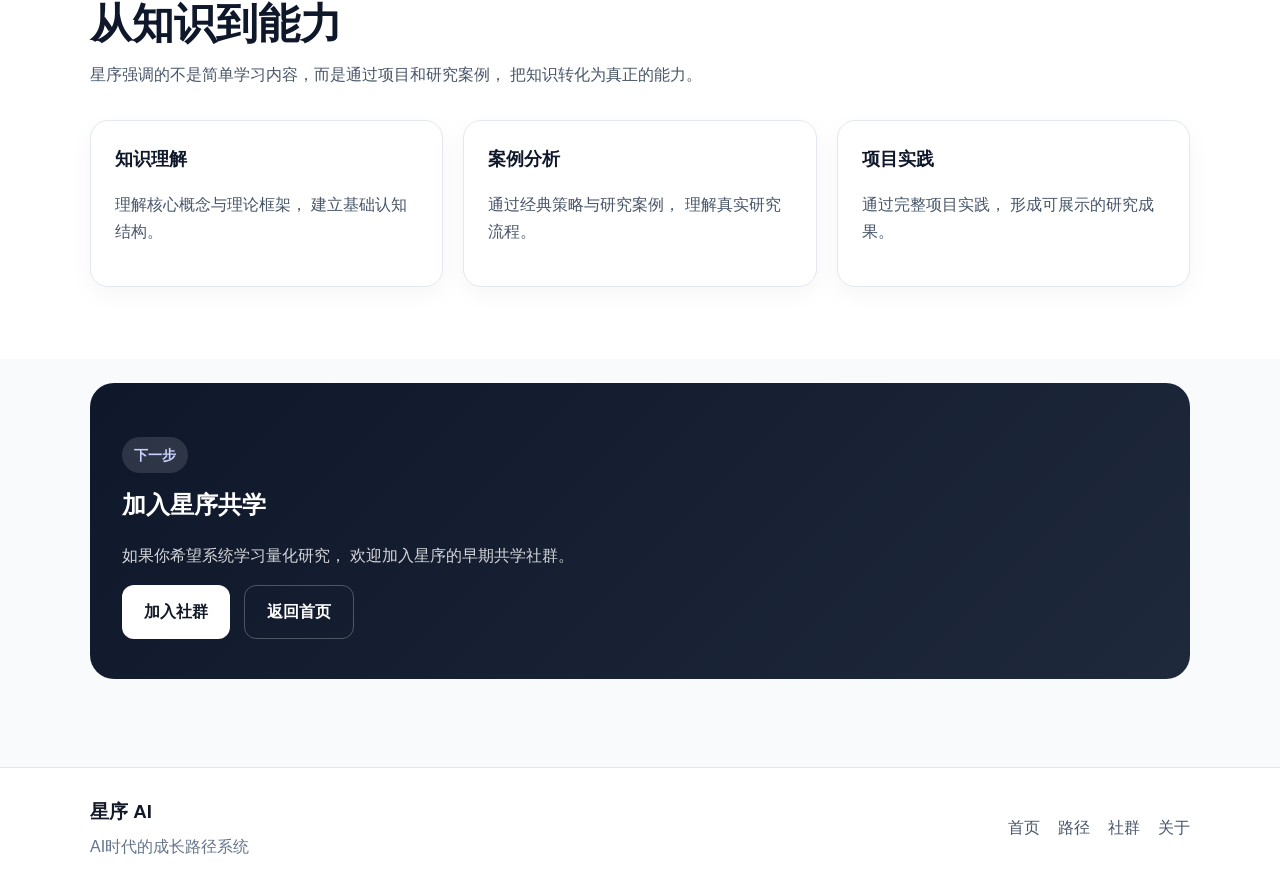
==== commit 2d05874e: "Update path.html" ====
--- a/pages/path.html
+++ b/pages/path.html
@@ -87,6 +87,11 @@
 <li>数据处理</li>
 <li>数据可视化</li>
 </ul>
+<div class="hero-actions" style="margin-top:16px">
+<a class="btn btn-secondary" href="../stages/stage2_python.html">
+进入 Stage 2
+</a>
+</div>
 </div>
 
 <div class="card">
@@ -251,3 +256,4 @@
 
 
 
+
